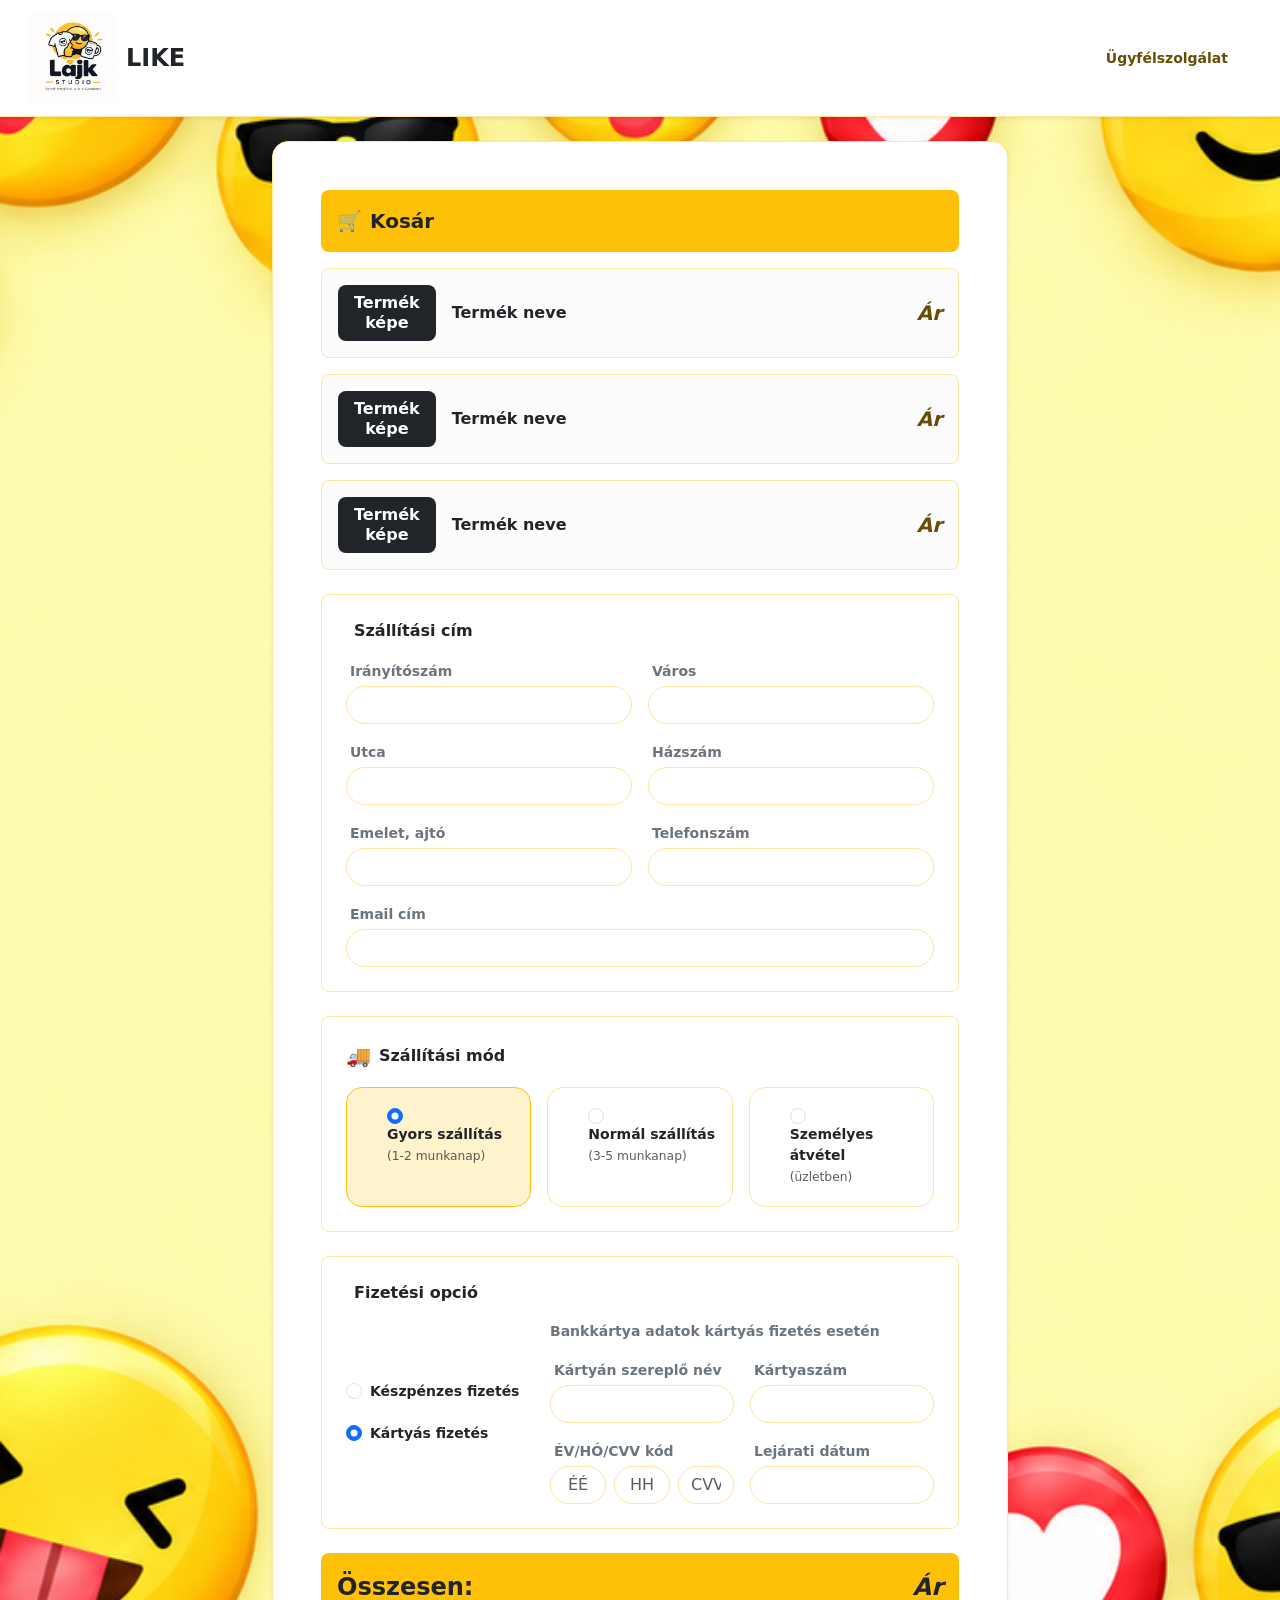
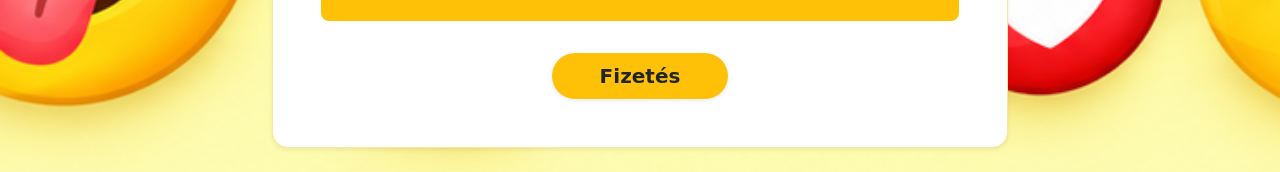
==== kosar.html @ 7bf2a6e0 "css, logo" ====
<!DOCTYPE html>
<html lang="hu">
<head>
    <meta charset="UTF-8">
    <meta name="viewport" content="width=device-width, initial-scale=1.0">
    <title>LIKE - Kosár és Pénztár</title>
    <link href="https://cdn.jsdelivr.net/npm/bootstrap@5.3.2/dist/css/bootstrap.min.css" rel="stylesheet">
    <script src="https://cdn.jsdelivr.net/npm/bootstrap@5.3.2/dist/js/bootstrap.bundle.min.js"></script>

    <link rel="apple-touch-icon" sizes="180x180" href="favicon_io/apple-touch-icon.png">
    <link rel="icon" type="image/png" sizes="32x32" href="favicon_io/favicon-32x32.png">
    <link rel="icon" type="image/png" sizes="16x16" href="favicon_io/favicon-16x16.png">
    <link rel="icon" href="favicon_io/favicon.ico" type="image/x-icon">
    <link rel="manifest" href="favicon_io/site.webmanifest">
</head>
<style>
    body{
        background-image: url("fohatter.png");
        background-size: cover;
        background-position: center;
        background-repeat: no-repeat;
    }
    #logo{
        width: 90px;
        height: 90px;
    }
</style>
<body>
    <nav class="navbar navbar-expand bg-white border-bottom border-warning-subtle sticky-top py-2 px-3 shadow-sm">
        <div class="container-fluid max-width-lg d-flex justify-content-between align-items-center">
            <a class="navbar-brand d-flex align-items-center gap-2 fw-bold text-dark fs-4 m-0" href="#">
                 <img src="logo.jpg" alt="logo" id="logo"><span>LIKE</span>
            </a>
            <div class="d-flex align-items-center gap-4">
                <a href="#" class="text-decoration-none text-warning-emphasis fw-bold small">Ügyfélszolgálat</a>
                <div class="d-flex align-items-center gap-1 text-dark fw-bold">
                </div>
            </div>
        </div>
    </nav>

    <main class="container my-auto py-4">
        <div class="row justify-content-center">
            <div class="col-12 col-lg-10 col-xl-8">
                <div class="bg-white rounded-4 shadow-sm p-4 p-md-5 border border-warning-subtle">
                    <form action="#" method="POST">
                        <div class="mb-4">
                            <div class="bg-warning text-dark p-3 rounded-3 mb-3 fw-bold fs-5 d-flex align-items-center gap-2">
                                <span>🛒</span> Kosár
                            </div>
                            
                            <div class="d-flex flex-column gap-3">
                                <div class="border border-warning-subtle rounded-3 p-3 d-flex align-items-center justify-content-between bg-light-subtle">
                                    <div class="d-flex align-items-center gap-3">

                                        <!-- itt kell képet cserélni -->
                                        <div class="bg-dark text-white rounded-3 px-3 py-2 text-center fw-bold lh-sm text-nowrap">Termék<br>képe</div>
                                        <span class="fw-bold">Termék neve</span>
                                    </div>
                                    <span class="text-warning-emphasis fw-bold fst-italic fs-5">Ár</span>
                                </div>


                                <div class="border border-warning-subtle rounded-3 p-3 d-flex align-items-center justify-content-between bg-light-subtle">
                                    <div class="d-flex align-items-center gap-3">

                                         <!-- itt kell képet cserélni -->
                                        <div class="bg-dark text-white rounded-3 px-3 py-2 text-center fw-bold lh-sm text-nowrap">Termék<br>képe</div>
                                        <span class="fw-bold">Termék neve</span>
                                    </div>
                                    <span class="text-warning-emphasis fw-bold fst-italic fs-5">Ár</span>
                                </div>



                                <div class="border border-warning-subtle rounded-3 p-3 d-flex align-items-center justify-content-between bg-light-subtle">
                                    <div class="d-flex align-items-center gap-3">
                                         <!-- itt kell képet cserélni -->
                                        <div class="bg-dark text-white rounded-3 px-3 py-2 text-center fw-bold lh-sm text-nowrap">Termék<br>képe</div>
                                        <span class="fw-bold">Termék neve</span>
                                    </div>
                                    <span class="text-warning-emphasis fw-bold fst-italic fs-5">Ár</span>
                                </div>
                            </div>
                        </div>


                        <div class="border border-warning-subtle rounded-3 p-3 p-md-4 mb-4">
                            <div class="fw-bold text-dark fs-6 mb-3 d-flex align-items-center gap-2">
                                <span class="text-warning fs-5"></span> Szállítási cím
                            </div>


                            <div class="row g-3">
                                <div class="col-12 col-md-6">
                                    <label for="iranyitoszam" class="form-label small fw-semibold text-secondary ms-1 mb-1">Irányítószám</label>
                                    <input type="text" class="form-control rounded-pill border-warning-subtle" id="iranyitoszam" name="iranyitoszam">
                                </div>


                                <div class="col-12 col-md-6">
                                    <label for="varos" class="form-label small fw-semibold text-secondary ms-1 mb-1">Város</label>
                                    <input type="text" class="form-control rounded-pill border-warning-subtle" id="varos" name="varos">
                                </div>


                                <div class="col-12 col-md-6">
                                    <label for="utca" class="form-label small fw-semibold text-secondary ms-1 mb-1">Utca</label>
                                    <input type="text" class="form-control rounded-pill border-warning-subtle" id="utca" name="utca">
                                </div>


                                <div class="col-12 col-md-6">
                                    <label for="hazszam" class="form-label small fw-semibold text-secondary ms-1 mb-1">Házszám</label>
                                    <input type="text" class="form-control rounded-pill border-warning-subtle" id="hazszam" name="hazszam">
                                </div>


                                <div class="col-12 col-md-6">
                                    <label for="emelet" class="form-label small fw-semibold text-secondary ms-1 mb-1">Emelet, ajtó</label>
                                    <input type="text" class="form-control rounded-pill border-warning-subtle" id="emelet" name="emelet">
                                </div>


                                <div class="col-12 col-md-6">
                                    <label for="telefon" class="form-label small fw-semibold text-secondary ms-1 mb-1">Telefonszám</label>
                                    <input type="tel" class="form-control rounded-pill border-warning-subtle" id="telefon" name="telefon">
                                </div>


                                <div class="col-12">
                                    <label for="email" class="form-label small fw-semibold text-secondary ms-1 mb-1">Email cím</label>
                                    <input type="email" class="form-control rounded-pill border-warning-subtle" id="email" name="email">
                                </div>
                            </div>
                        </div>

                        <div class="border border-warning-subtle rounded-3 p-3 p-md-4 mb-4">
                            <div class="fw-bold text-dark fs-6 mb-3 d-flex align-items-center gap-2">
                                <span class="text-warning fs-5">🚚</span> Szállítási mód
                            </div>



                            <div class="row g-3">
                                <div class="col-12 col-md-4">
                                    <div class="bg-warning-subtle p-3 rounded-4 border border-warning h-100">
                                        <div class="form-check">
                                            <input class="form-check-input ms-0 me-2" type="radio" name="szallitas" id="szall_gyors" value="gyors" checked>
                                            <label class="form-check-label small fw-bold" for="szall_gyors">
                                                Gyors szállítás<br><span class="fw-normal text-muted small">(1-2 munkanap)</span>
                                            </label>
                                        </div>
                                    </div>
                                </div>



                                <div class="col-12 col-md-4">
                                    <div class="p-3 rounded-4 border border-warning-subtle h-100">
                                        <div class="form-check">
                                            <input class="form-check-input ms-0 me-2" type="radio" name="szallitas" id="szall_normal" value="normal">
                                            <label class="form-check-label small fw-bold" for="szall_normal">
                                                Normál szállítás<br><span class="fw-normal text-muted small">(3-5 munkanap)</span>
                                            </label>
                                        </div>
                                    </div>
                                </div>


                                <div class="col-12 col-md-4">
                                    <div class="p-3 rounded-4 border border-warning-subtle h-100">
                                        <div class="form-check">
                                            <input class="form-check-input ms-0 me-2" type="radio" name="szallitas" id="szall_szemelyes" value="szemelyes">
                                            <label class="form-check-label small fw-bold" for="szall_szemelyes">
                                                Személyes átvétel<br><span class="fw-normal text-muted small">(üzletben)</span>
                                            </label>
                                        </div>
                                    </div>
                                </div>
                            </div>
                        </div>

                        <div class="border border-warning-subtle rounded-3 p-3 p-md-4 mb-4">
                            <div class="fw-bold text-dark fs-6 mb-3 d-flex align-items-center gap-2">
                                <span class="text-warning fs-5"></span> Fizetési opció
                            </div>



                            <div class="row g-4">
                                <div class="col-12 col-md-4 d-flex flex-column gap-3 justify-content-center">
                                    <div class="form-check">
                                        <input class="form-check-input" type="radio" name="fizetes" id="fiz_keszpenz" value="keszpenz">
                                        <label class="form-check-label small fw-bold" for="fiz_keszpenz">
                                            Készpénzes fizetés
                                        </label>
                                    </div>



                                    <div class="form-check">
                                        <input class="form-check-input" type="radio" name="fizetes" id="fiz_kartya" value="kartya" checked>
                                        <label class="form-check-label small fw-bold" for="fiz_kartya">
                                            Kártyás fizetés
                                        </label>
                                    </div>
                                </div>


                                <div class="col-12 col-md-8">
                                    <div class="small fw-bold text-secondary mb-3">Bankkártya adatok kártyás fizetés esetén</div>
                                    <div class="row g-3">
                                        <div class="col-12 col-sm-6">
                                            <label for="kartyanev" class="form-label small fw-semibold text-secondary ms-1 mb-1">Kártyán szereplő név</label>
                                            <input type="text" class="form-control rounded-pill border-warning-subtle" id="kartyanev" name="kartyanev">
                                        </div>



                                        <div class="col-12 col-sm-6">
                                            <label for="kartyaszam" class="form-label small fw-semibold text-secondary ms-1 mb-1">Kártyaszám</label>
                                            <input type="text" class="form-control rounded-pill border-warning-subtle" id="kartyaszam" name="kartyaszam">
                                        </div>


                                        <div class="col-12 col-sm-6">
                                            <label class="form-label small fw-semibold text-secondary ms-1 mb-1">ÉV/HÓ/CVV kód</label>
                                            <div class="d-flex gap-2">
                                                <input type="text" class="form-control rounded-pill border-warning-subtle text-center" id="ev" name="ev" placeholder="ÉÉ">
                                                <input type="text" class="form-control rounded-pill border-warning-subtle text-center" id="ho" name="ho" placeholder="HH">
                                                <input type="text" class="form-control rounded-pill border-warning-subtle text-center" id="cvv" name="cvv" placeholder="CVV">
                                            </div>
                                        </div>


                                        <div class="col-12 col-sm-6">
                                            <label for="lejarat" class="form-label small fw-semibold text-secondary ms-1 mb-1">Lejárati dátum</label>
                                            <input type="text" class="form-control rounded-pill border-warning-subtle" id="lejarat" name="lejarat">
                                        </div>
                                    </div>
                                </div>
                            </div>
                        </div>




                        <div class="bg-warning text-dark p-3 rounded-3 mb-4 d-flex justify-content-between align-items-center fw-bold fs-4">
                            <span>Összesen:</span>
                            <span class="fst-italic">Ár</span>
                        </div>



                        <div class="text-center pt-2">
                            <button type="submit" class="btn bg-warning text-dark fw-bold rounded-pill px-5 py-2 fs-5 border-0 shadow-sm">
                                Fizetés
                            </button>
                        </div>
                    </form>
                </div>
            </div>
        </div>
    </main>

  
</body>
</html>
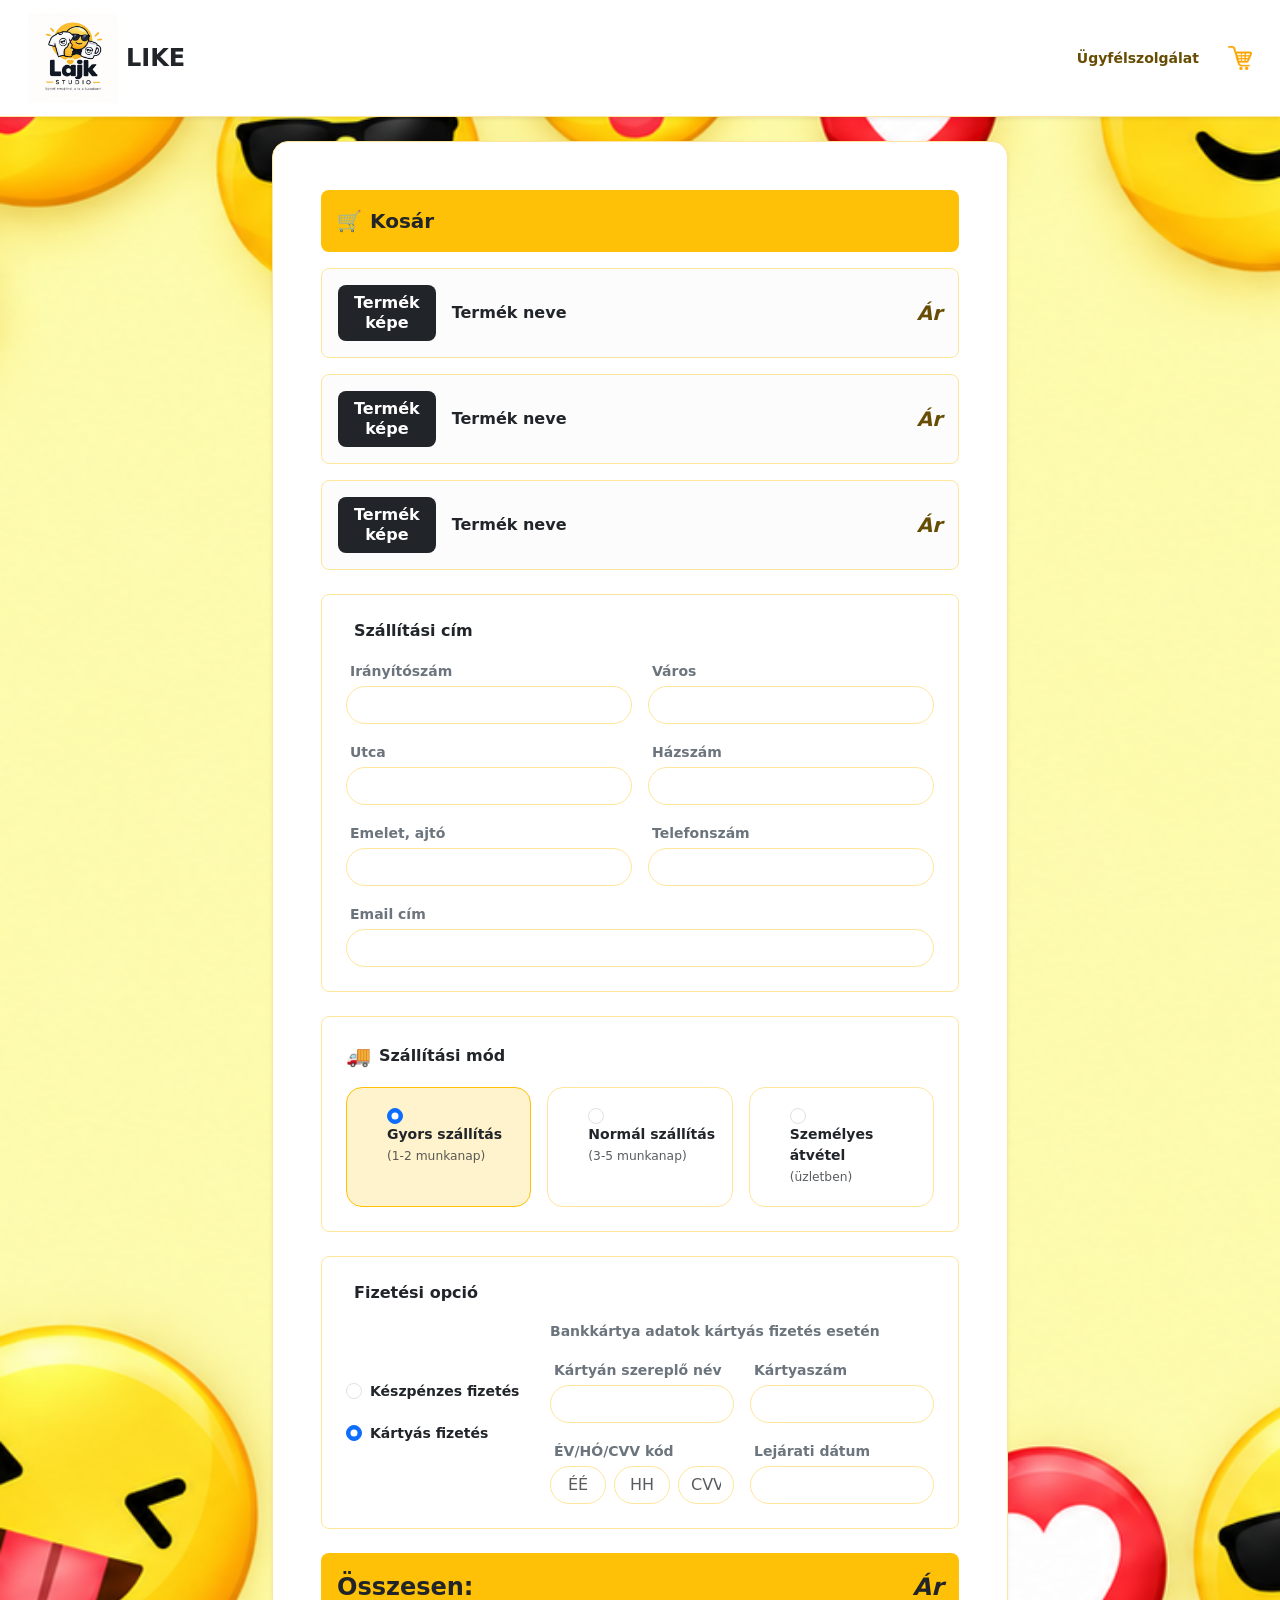
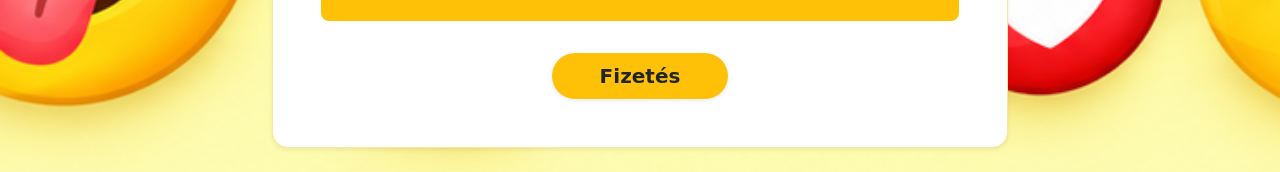
==== commit 911ea07b: "Kosár beszúrása az oldalakra" ====
--- a/kosar.html
+++ b/kosar.html
@@ -32,9 +32,11 @@
                  <img src="logo.jpg" alt="logo" id="logo"><span>LIKE</span>
             </a>
             <div class="d-flex align-items-center gap-4">
-                <a href="#" class="text-decoration-none text-warning-emphasis fw-bold small">Ügyfélszolgálat</a>
-                <div class="d-flex align-items-center gap-1 text-dark fw-bold">
-                </div>
+                <a href="support.html" class="text-decoration-none text-warning-emphasis fw-bold small">Ügyfélszolgálat</a>
+                <a style="margin-left: 5px;" href="kosar.html" class="header-link">
+                    <img src="cart-icon.png" alt="Kosár" width="24" height="24">
+                </a>
+                
             </div>
         </div>
     </nav>
